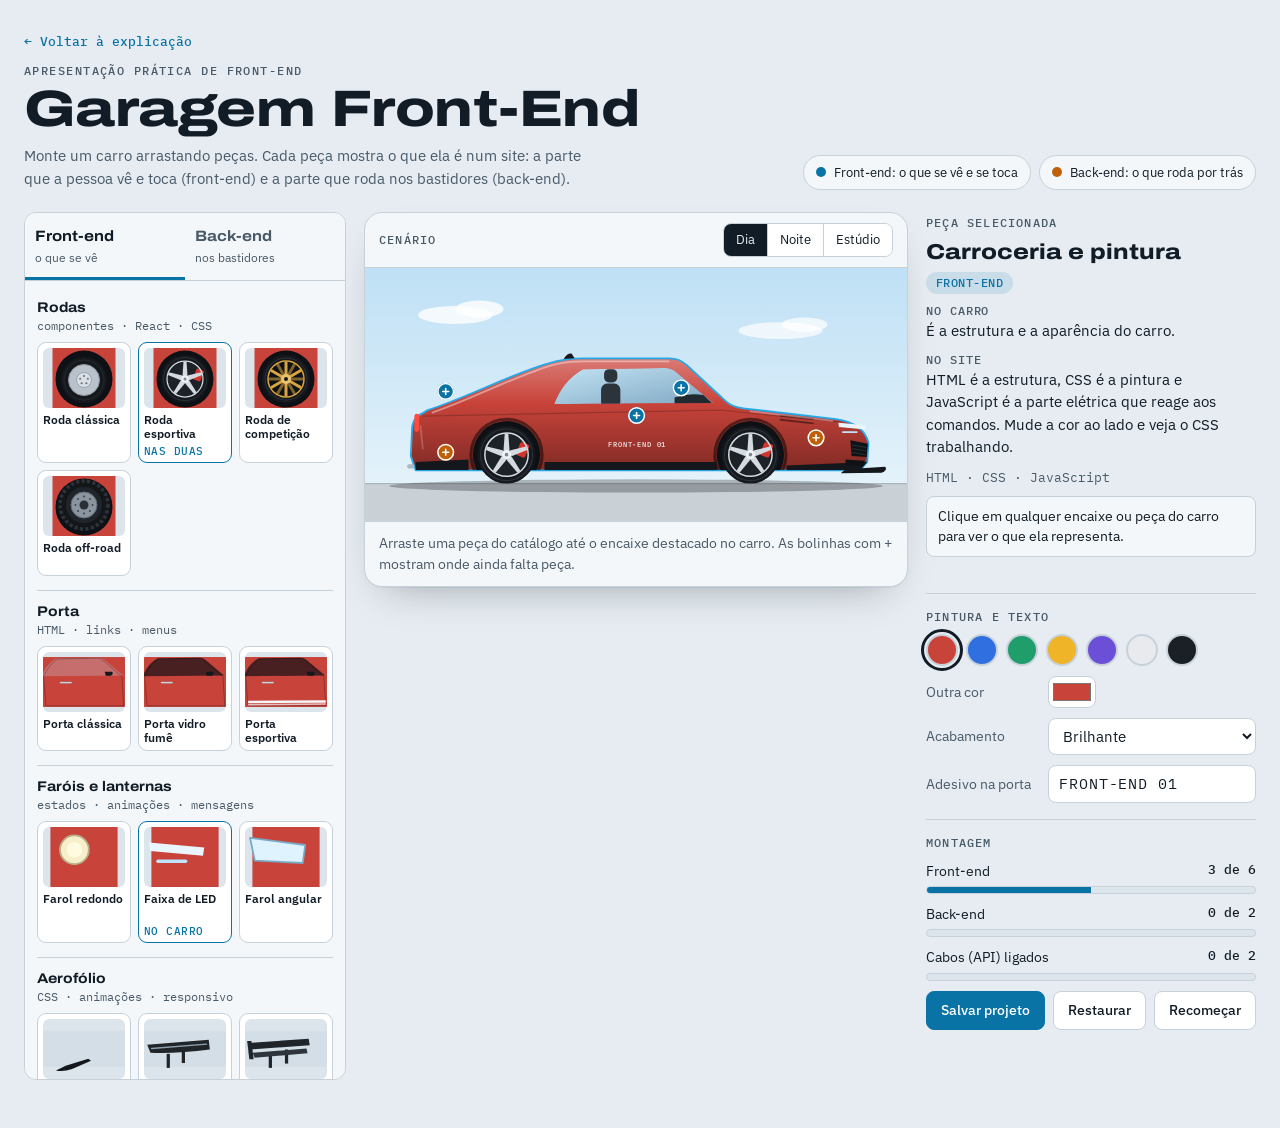
==== carro.html @ a8ffc48b "Correções" ====
<!doctype html>
<html lang="pt-BR">
<head>
<meta charset="utf-8">
<meta name="viewport" content="width=device-width, initial-scale=1">
<title>Montar o carro</title>
<link rel="preconnect" href="https://fonts.googleapis.com">
<link rel="preconnect" href="https://fonts.gstatic.com" crossorigin>
<link rel="stylesheet" href="https://fonts.googleapis.com/css2?family=Archivo:wdth,wght@100..125,500..900&family=IBM+Plex+Mono:wght@400;500&family=IBM+Plex+Sans:wght@400;500;600&display=swap">
<link rel="stylesheet" href="base.css">
<link rel="stylesheet" href="carro.css">
</head>
<body>
<div class="page">
  <header class="top">
    <div>
      <a class="crumb" href="index.html">&larr; Voltar à explicação</a>
      <p class="eyebrow">Apresentação prática de front-end</p>
      <h1>Garagem Front-End</h1>
      <p class="lede">Monte um carro arrastando peças. Cada peça mostra o que ela é num site: a parte que a pessoa vê e toca (front-end) e a parte que roda nos bastidores (back-end).</p>
    </div>
    <div class="legend" aria-label="Legenda das cores">
      <span class="key f"><i></i>Front-end: o que se vê e se toca</span>
      <span class="key b"><i></i>Back-end: o que roda por trás</span>
    </div>
  </header>

  <main class="grid">
    <aside class="tray-card" id="tray" aria-label="Catálogo de peças">
      <div class="tabs" role="tablist">
        <button type="button" role="tab" class="tab" id="tab-front" aria-selected="true"><b>Front-end</b><small>o que se vê</small></button>
        <button type="button" role="tab" class="tab" id="tab-back" aria-selected="false"><b>Back-end</b><small>nos bastidores</small></button>
      </div>
      <div class="tray-body" id="tray-front"></div>
      <div class="tray-body" id="tray-back" hidden></div>
      <p class="tray-hint">Arraste uma peça até o carro. Também vale tocar na peça e depois no encaixe.</p>
    </aside>

    <section class="stage-card" aria-label="Palco do carro">
      <div class="stage-bar">
        <span>Cenário</span>
        <div class="seg" role="group" aria-label="Cenário">
          <button type="button" class="scene-btn" data-scene="dia" aria-pressed="true">Dia</button>
          <button type="button" class="scene-btn" data-scene="noite" aria-pressed="false">Noite</button>
          <button type="button" class="scene-btn" data-scene="estudio" aria-pressed="false">Estúdio</button>
        </div>
      </div>
      <div class="stage" id="stage" data-scene="dia">
        <svg id="svg" viewBox="0 0 900 420" role="img" aria-label="Hatch esportivo visto de lado, com encaixes para as peças" style="--car:#c8433a;--car-light:#df7f77;--car-dark:#8c2a24;--decal:#ffffff">
          <defs>
            <linearGradient id="sky" x1="0" y1="0" x2="0" y2="1"><stop offset="0" style="stop-color:var(--sky-a)"/><stop offset="1" style="stop-color:var(--sky-b)"/></linearGradient>
            <linearGradient id="bodyGrad" x1="0" y1="0" x2="0" y2="1"><stop offset="0" style="stop-color:var(--car-light)"/><stop offset=".4" style="stop-color:var(--car)"/><stop offset="1" style="stop-color:var(--car-dark)"/></linearGradient>
            <linearGradient id="glassGrad" x1="0" y1="0" x2="1" y2="1"><stop offset="0" stop-color="#c3e2f3"/><stop offset="1" stop-color="#7ea8c3"/></linearGradient>
            <linearGradient id="beamGrad" x1="0" y1="0" x2="1" y2="0"><stop offset="0" stop-color="#fff6c8" stop-opacity=".85"/><stop offset="1" stop-color="#fff6c8" stop-opacity="0"/></linearGradient>
            <clipPath id="bodyClip"><path d="M84 336 L76 312 L78 270 Q78 248 96 241 L104 236 C168 216 242 176 306 158 Q330 150 362 150 L506 150 Q522 150 534 161 L600 222 Q610 231 628 233 L782 251 Q828 258 836 290 L834 322 L822 336 Z"/></clipPath>
            <clipPath id="winClip"><path d="M314 226 C324 200 340 180 362 168 L498 166 Q510 166 518 174 L578 224 Z"/></clipPath>
          </defs>

          <rect width="900" height="420" fill="url(#sky)"/>
          <g id="sc-dia" aria-hidden="true">
            <ellipse cx="150" cy="78" rx="62" ry="15" fill="#fff" opacity=".8"/><ellipse cx="190" cy="68" rx="40" ry="14" fill="#fff" opacity=".8"/>
            <ellipse cx="690" cy="104" rx="70" ry="14" fill="#fff" opacity=".7"/><ellipse cx="730" cy="94" rx="38" ry="12" fill="#fff" opacity=".7"/>
          </g>
          <g id="sc-noite" aria-hidden="true" fill="#fff">
            <circle cx="90" cy="60" r="1.5" opacity=".8"/><circle cx="210" cy="104" r="1.2" opacity=".6"/><circle cx="320" cy="48" r="1.6" opacity=".9"/>
            <circle cx="430" cy="92" r="1.2" opacity=".7"/><circle cx="520" cy="40" r="1.5" opacity=".8"/><circle cx="610" cy="110" r="1.2" opacity=".6"/>
            <circle cx="700" cy="58" r="1.6" opacity=".9"/><circle cx="60" cy="130" r="1.2" opacity=".6"/><circle cx="380" cy="130" r="1.3" opacity=".6"/>
            <circle cx="840" cy="130" r="1.4" opacity=".7"/><circle cx="785" cy="72" r="22" fill="#f3efd8"/><circle cx="794" cy="66" r="19" style="fill:var(--sky-a)"/>
          </g>
          <g id="sc-estudio" aria-hidden="true"><ellipse cx="450" cy="372" rx="430" ry="34" fill="#fff" opacity=".55"/></g>

          <rect y="358" width="900" height="62" style="fill:var(--ground)"/>
          <line x1="0" y1="358" x2="900" y2="358" style="stroke:var(--ground-line)" stroke-width="2"/>
          <ellipse cx="450" cy="362" rx="410" ry="11" fill="#000" opacity=".26"/>

          <g id="car-body">
            <path class="body-path" d="M84 336 L76 312 L78 270 Q78 248 96 241 L104 236 C168 216 242 176 306 158 Q330 150 362 150 L506 150 Q522 150 534 161 L600 222 Q610 231 628 233 L782 251 Q828 258 836 290 L834 322 L822 336 Z" fill="url(#bodyGrad)" stroke="rgba(0,0,0,.25)" stroke-width="1.5" stroke-linejoin="round"/>
            <g clip-path="url(#bodyClip)">
              <circle cx="235" cy="310" r="56" fill="#0d1115"/><circle cx="640" cy="310" r="56" fill="#0d1115"/>
              <circle cx="235" cy="310" r="59" fill="none" stroke="rgba(0,0,0,.5)" stroke-width="5"/><circle cx="640" cy="310" r="59" fill="none" stroke="rgba(0,0,0,.5)" stroke-width="5"/>
              <path d="M96 246 L590 236 L790 256" fill="none" stroke="rgba(0,0,0,.2)" stroke-width="2"/>
              <path d="M298 322 L584 322 L584 340 L298 340 Z" fill="#14181c"/>
              <path d="M84 322 L172 318 L172 340 L84 340 Z" fill="#14181c"/>
              <path d="M700 328 L836 322 L836 340 L700 340 Z" fill="#14181c"/>
            </g>
            <path d="M690 245 L744 251 M690 252 L744 258" stroke="rgba(0,0,0,.45)" stroke-width="3" stroke-linecap="round" fill="none"/>
            <path d="M806 286 L835 292 L833 314 L808 312 Z" fill="#0f1317"/>
            <path d="M809 294 L832 298 M809 300 L832 304 M809 306 L831 310" stroke="#2b333a" stroke-width="1.5" fill="none"/>
            <path d="M798 318 L830 320 L826 329 L798 327 Z" fill="#0f1317"/>
            <path d="M798 334 L864 330 Q868 336 858 340 L790 341 Z" fill="#14181c"/>
            <rect x="70" y="326" width="12" height="7" rx="3" fill="#aeb7bf"/>
            <path d="M330 151 L348 150 L343 142 Q336 141 330 151 Z" fill="#14181c"/>
            <g class="shine" fill="none" stroke="#fff" stroke-linecap="round">
              <path d="M112 240 C172 220 244 182 308 162 Q332 155 362 155 L504 155" stroke-opacity=".4" stroke-width="3"/>
              <path d="M640 238 L776 254" stroke-opacity=".32" stroke-width="3"/>
              <path d="M92 262 L96 300" stroke-opacity=".2" stroke-width="3"/>
            </g>
            <text id="decal-text" x="452" y="298" text-anchor="middle" font-family="IBM Plex Mono, monospace" font-size="11" font-weight="500" letter-spacing="1.4" style="fill:var(--decal)" opacity=".92">FRONT-END 01</text>
          </g>

          <g id="glass" clip-path="url(#winClip)">
            <path d="M314 226 C324 200 340 180 362 168 L498 166 Q510 166 518 174 L578 224 Z" fill="url(#glassGrad)"/>
            <rect x="392" y="192" width="32" height="40" rx="10" fill="#2b333b"/><rect x="397" y="168" width="22" height="22" rx="8" fill="#2b333b"/>
            <path d="M514 226 L514 215 Q538 207 562 211 L578 226 Z" fill="#222a31"/>
          </g>

          <g id="L-painel" clip-path="url(#winClip)"></g>
          <g id="L-porta"></g>
          <g id="L-motor"></g>
          <g id="L-tanque"></g>
          <g id="L-cables"></g>
          <g id="L-aerofolio"></g>
          <g id="L-luzes"></g>
          <g id="L-rodaT"></g>
          <g id="L-rodaF"></g>
          <g id="L-zones"></g>
          <g id="L-pins"></g>
        </svg>
      </div>
      <p class="status" id="status" role="status" aria-live="polite">Arraste uma peça do catálogo até o encaixe destacado no carro. As bolinhas com + mostram onde ainda falta peça.</p>
    </section>

    <aside class="panel" aria-label="Painel de detalhes">
      <section class="sec" aria-labelledby="h-sel">
        <h2 id="h-sel">Peça selecionada</h2>
        <div class="sel-head"><h3 id="sel-title">Carroceria e pintura</h3><span id="sel-layer" class="badge front">Front-end</span></div>
        <dl class="pair">
          <div><dt>No carro</dt><dd id="sel-carro"></dd></div>
          <div><dt>No site</dt><dd id="sel-site"></dd></div>
        </dl>
        <p class="tags" id="sel-tags"></p>
        <p class="note" id="sel-note"></p>
        <div class="variants" id="sel-variants"></div>
        <div class="btns"><button type="button" class="btn quiet" id="sel-copy" hidden>Copiar para a outra roda</button><button type="button" class="btn quiet" id="sel-remove" hidden>Remover peça</button></div>
      </section>

      <section class="sec" aria-labelledby="h-paint">
        <h2 id="h-paint">Pintura e texto</h2>
        <div class="swatches" id="swatches"></div>
        <div class="row"><label for="color-input">Outra cor</label><div><input type="color" id="color-input" value="#c8433a"></div></div>
        <div class="row"><label for="finish">Acabamento</label><select id="finish"><option value="brilhante">Brilhante</option><option value="fosco">Fosco</option></select></div>
        <div class="row"><label for="decal">Adesivo na porta</label><input type="text" id="decal" maxlength="16" value="FRONT-END 01" autocomplete="off" spellcheck="false"></div>
      </section>

      <section class="sec" aria-labelledby="h-prog">
        <h2 id="h-prog">Montagem</h2>
        <div class="meter"><div class="meter-top"><span>Front-end</span><b id="prog-front">0 de 6</b></div><div class="bar fe"><i id="bar-front"></i></div></div>
        <div class="meter"><div class="meter-top"><span>Back-end</span><b id="prog-back">0 de 2</b></div><div class="bar be"><i id="bar-back"></i></div></div>
        <div class="meter"><div class="meter-top"><span>Cabos (API) ligados</span><b id="prog-api">0 de 2</b></div><div class="bar ap"><i id="bar-api"></i></div></div>
        <p class="done" id="done" hidden>Carro completo: a interface, o servidor e o banco de dados conversam por API.</p>
        <div class="btns">
          <button type="button" class="btn primary" id="btn-save">Salvar projeto</button>
          <button type="button" class="btn" id="btn-load">Restaurar</button>
          <button type="button" class="btn" id="btn-reset">Recomeçar</button>
        </div>
      </section>
    </aside>
  </main>

<!--   <section class="code" aria-labelledby="h-code">
    <h2 id="h-code">Por dentro do código</h2>
    <p>Versão resumida do que esta página faz. Três ideias bastam: ouvir o ponteiro, guardar o estado e desenhar a tela a partir dele.</p>
    <div class="code-grid">
      <div class="snip"><h3>1. Arrastar</h3><pre><code>chip.addEventListener('pointerdown', comecar);

function mover(e) {
  fantasma.style.transform =
    `translate(${e.clientX}px, ${e.clientY}px)`;
  encaixe = encaixeSob(e.clientX, e.clientY);
}</code></pre></div>
      <div class="snip"><h3>2. Soltar</h3><pre><code>function soltar() {
  if (encaixe) instalar(peca, encaixe);
  else avisarEncaixeErrado();
}

<span class="c">// o mesmo código serve para mouse e dedo</span></code></pre></div>
      <div class="snip"><h3>3. Estado vira tela</h3><pre><code>estado.pecas.rodas = 'roda-esportiva';
desenharCarro(estado);
localStorage.setItem(
  'garagem', JSON.stringify(estado));</code></pre></div>
    </div>
  </section> -->
</div>

<script src="parts.js"></script>
<script src="app.js"></script>
</body>
</html>
---- base.css ----
/* Tokens e base compartilhados pelas duas páginas.
   Azul = front-end (o que se vê). Laranja = back-end (nos bastidores). */
:root {
  --bg: #e6ecf1;
  --surface: #f4f7f9;
  --surface-2: #ffffff;
  --chip-bg: #dde5ec;
  --line: #c6d1da;
  --ink: #111c26;
  --ink-2: #485968;
  --fe: #0a73a6;
  --fe-soft: rgba(10, 115, 166, .13);
  --fe-mid: rgba(10, 115, 166, .26);
  --on-fe: #ffffff;
  --be: #bf5f08;
  --be-soft: rgba(191, 95, 8, .14);
  --be-mid: rgba(191, 95, 8, .28);
  --on-be: #ffffff;
  --bad: #c62f2f; --ok: #1d7a4d;
  --focus: #0a73a6;
  --code-bg: #0f1a24;
  --code-ink: #d3e2ee;
  --code-dim: #7f95a8;
  --shadow: 0 1px 0 rgba(17, 28, 38, .05), 0 18px 40px -22px rgba(17, 28, 38, .4);
  --f-display: "Archivo", "Arial Narrow", "Helvetica Neue", Arial, sans-serif;
  --f-body: "IBM Plex Sans", "Segoe UI", system-ui, sans-serif;
  --f-mono: "IBM Plex Mono", ui-monospace, "SFMono-Regular", Menlo, Consolas, monospace;
}
@media (prefers-color-scheme: dark) {
  :root:not([data-theme="light"]) {
    --bg: #0b1218; --surface: #131c25; --surface-2: #19242f; --chip-bg: #0e161d; --line: #2a3947;
    --ink: #e8eff5; --ink-2: #9fb1c1;
    --fe: #55bdee; --fe-soft: rgba(85, 189, 238, .16); --fe-mid: rgba(85, 189, 238, .3); --on-fe: #05202e;
    --be: #f29c48; --be-soft: rgba(242, 156, 72, .17); --be-mid: rgba(242, 156, 72, .32); --on-be: #2a1500;
    --bad: #ff7b72; --ok: #5fd39a; --focus: #55bdee;
    --code-bg: #0a1117; --code-ink: #d3e2ee; --code-dim: #6f8598;
    --shadow: 0 1px 0 rgba(0, 0, 0, .4), 0 18px 40px -22px rgba(0, 0, 0, .8);
    color-scheme: dark;
  }
}
:root[data-theme="dark"] {
  --bg: #0b1218; --surface: #131c25; --surface-2: #19242f; --chip-bg: #0e161d; --line: #2a3947;
  --ink: #e8eff5; --ink-2: #9fb1c1;
  --fe: #55bdee; --fe-soft: rgba(85, 189, 238, .16); --fe-mid: rgba(85, 189, 238, .3); --on-fe: #05202e;
  --be: #f29c48; --be-soft: rgba(242, 156, 72, .17); --be-mid: rgba(242, 156, 72, .32); --on-be: #2a1500;
  --bad: #ff7b72; --ok: #5fd39a; --focus: #55bdee;
  --code-bg: #0a1117; --code-ink: #d3e2ee; --code-dim: #6f8598;
  --shadow: 0 1px 0 rgba(0, 0, 0, .4), 0 18px 40px -22px rgba(0, 0, 0, .8);
  color-scheme: dark;
}

* { box-sizing: border-box; }
body {
  background: var(--bg); color: var(--ink);
  font: 400 15px/1.5 var(--f-body);
  padding-inline: 16px; padding-block: 22px 40px;
}
button, input, select { font: inherit; color: inherit; }
:focus-visible { outline: 3px solid var(--focus); outline-offset: 2px; }
.page { max-width: 1320px; margin-inline: auto; display: grid; gap: 22px; }

/* Componentes compartilhados */
[hidden] { display: none !important; }
.badge { padding: 3px 10px; border-radius: 999px; font: 500 11.5px/1.4 var(--f-mono); letter-spacing: .04em; text-transform: uppercase; }
.badge.front { background: var(--fe-soft); color: var(--fe); }
.badge.back { background: var(--be-soft); color: var(--be); }
.badge.bridge { background: var(--chip-bg); color: var(--ink); border: 1px solid var(--line); }
.btn { padding: 8px 14px; border-radius: 8px; border: 1px solid var(--line); background: var(--surface-2); cursor: pointer; font-size: 14px; font-weight: 500; }
.btn:hover { border-color: var(--ink-2); }
.btn.primary { background: var(--fe); color: var(--on-fe); border-color: var(--fe); }
pre { margin: 0; padding: 12px 14px; border-radius: 10px; background: var(--code-bg); color: var(--code-ink); font: 400 13px/1.55 var(--f-mono); overflow-x: auto; }
.c { color: var(--code-dim); }
a.btn { display: inline-block; text-decoration: none; color: inherit; }
.btn.big { padding: 12px 20px; font-size: 16px; }
.crumb { display: inline-block; margin-bottom: 14px; font: 500 13px/1.2 var(--f-mono); color: var(--fe); text-decoration: none; }
.crumb:hover { text-decoration: underline; }
---- carro.css ----
/* Página do carro: catálogo à esquerda, palco no centro, painel à direita. */
/* Cabeçalho */
.top { display: flex; flex-wrap: wrap; gap: 14px 40px; align-items: end; justify-content: space-between; }
.top > div { min-width: 0; }
.eyebrow { margin: 0 0 6px; font: 500 12px/1.2 var(--f-mono); letter-spacing: .12em; text-transform: uppercase; color: var(--ink-2); }
h1 {
  margin: 0; font-family: var(--f-display); font-weight: 800; font-stretch: 125%;
  font-size: clamp(2rem, 4.2vw, 3.2rem); line-height: 1; letter-spacing: -.01em; text-wrap: balance;
}
.lede { margin: 10px 0 0; max-width: 62ch; color: var(--ink-2); }
.legend { display: flex; flex-wrap: wrap; gap: 8px; }
.key { display: flex; align-items: center; gap: 8px; padding: 7px 12px; border-radius: 999px; font-size: 13px; background: var(--surface); border: 1px solid var(--line); }
.key i { width: 10px; height: 10px; border-radius: 50%; display: block; }
.key.f i { background: var(--fe); }
.key.b i { background: var(--be); }

/* Grade principal */
.grid { display: grid; gap: 18px; grid-template-columns: minmax(0, 1fr); grid-template-areas: "stage" "tray" "panel"; align-items: start; }
.stage-card { grid-area: stage; }
.tray-card { grid-area: tray; }
.panel { grid-area: panel; }
@media (min-width: 760px) {
  .grid { grid-template-columns: minmax(0, 1fr) minmax(0, 1fr); grid-template-areas: "stage stage" "tray panel"; }
}
@media (min-width: 1120px) {
  .grid { grid-template-columns: 322px minmax(0, 1fr) 330px; grid-template-areas: "tray stage panel"; }
  .tray-card { position: sticky; top: 16px; max-height: calc(100dvh - 32px); overflow-y: auto; }
}

/* Catálogo */
.tray-card { background: var(--surface); border: 1px solid var(--line); border-radius: 12px; min-width: 0; }
.tabs { display: grid; grid-template-columns: 1fr 1fr; border-bottom: 1px solid var(--line); position: sticky; top: 0; background: var(--surface); z-index: 2; border-radius: 12px 12px 0 0; }
.tab { padding: 12px 10px 10px; background: none; border: 0; border-bottom: 3px solid transparent; cursor: pointer; text-align: left; display: grid; gap: 1px; }
.tab#tab-front { --zc: var(--fe); }
.tab#tab-back { --zc: var(--be); }
.tab b { font-family: var(--f-display); font-stretch: 112%; font-weight: 700; font-size: 15px; }
.tab small { color: var(--ink-2); font-size: 12px; }
.tab[aria-selected="true"] { border-bottom-color: var(--zc); }
.tab[aria-selected="false"] b { color: var(--ink-2); }
.tray-body { padding: 6px 12px 4px; display: grid; gap: 4px; }
.group { padding-block: 10px; }
.group + .group { border-top: 1px solid var(--line); }
.group h3 { margin: 0; font-family: var(--f-display); font-stretch: 112%; font-weight: 700; font-size: 14px; }
.tagline { margin: 1px 0 8px; font: 400 11.5px/1.3 var(--f-mono); color: var(--ink-2); }
.chips { display: grid; grid-template-columns: repeat(3, minmax(0, 1fr)); gap: 7px; }
.chip {
  --zc: var(--fe);
  display: grid; align-content: start; gap: 5px; padding: 5px; text-align: left;
  background: var(--surface-2); border: 1px solid var(--line); border-radius: 9px;
  cursor: grab; touch-action: none; user-select: none; -webkit-user-select: none; position: relative; min-width: 0;
}
.chip[data-layer="back"] { --zc: var(--be); }
.chip:hover { border-color: var(--ink-2); }
.chip.on { border-color: var(--zc); }
.chip.held { outline: 2px solid var(--zc); outline-offset: 1px; }
.chip-art { display: grid; place-items: center; height: 60px; border-radius: 6px; background: var(--chip-bg); overflow: hidden; pointer-events: none; }
.chip-art svg { width: 100%; height: 100%; display: block; }
.chip-name { font-size: 12px; font-weight: 600; line-height: 1.2; min-height: 2.4em; pointer-events: none; overflow-wrap: anywhere; }
.chip-on { display: none; font: 500 10.5px/1 var(--f-mono); color: var(--zc); letter-spacing: .04em; text-transform: uppercase; pointer-events: none; }
.chip.on .chip-on { display: block; }
.tray-hint { margin: 0; padding: 8px 14px 14px; font-size: 12.5px; color: var(--ink-2); }

/* Palco */
.stage-card { background: var(--surface); border: 1px solid var(--line); border-radius: 18px; box-shadow: var(--shadow); overflow: hidden; min-width: 0; }
.stage-bar { display: flex; flex-wrap: wrap; align-items: center; justify-content: space-between; gap: 8px 14px; padding: 10px 14px; border-bottom: 1px solid var(--line); }
.stage-bar span { font: 500 12px/1 var(--f-mono); letter-spacing: .1em; text-transform: uppercase; color: var(--ink-2); }
.seg { display: inline-flex; border: 1px solid var(--line); border-radius: 8px; overflow: hidden; }
.seg button { background: var(--surface-2); border: 0; padding: 6px 12px; font-size: 13px; cursor: pointer; }
.seg button + button { border-left: 1px solid var(--line); }
.seg button[aria-pressed="true"] { background: var(--ink); color: var(--bg); }
.stage { --sky-a: #bfe0f5; --sky-b: #eaf5fb; --ground: #c9d1d7; --ground-line: #aab4bc; --cable: #ffb04d; --sel: #27a9e8; line-height: 0; }
.stage[data-scene="noite"] { --sky-a: #0a1430; --sky-b: #1f2f58; --ground: #19202a; --ground-line: #2c3846; }
.stage[data-scene="estudio"] { --sky-a: #dde3e8; --sky-b: #f6f8fa; --ground: #d3d9de; --ground-line: #bcc3ca; }
#svg { display: block; width: 100%; height: auto; touch-action: manipulation; }
#sc-dia, #sc-noite, #sc-estudio { display: none; }
.stage[data-scene="dia"] #sc-dia, .stage[data-scene="noite"] #sc-noite, .stage[data-scene="estudio"] #sc-estudio { display: inline; }
.status { margin: 0; padding: 11px 14px; min-height: 3.6em; border-top: 1px solid var(--line); font-size: 14px; color: var(--ink-2); }

#car-body { cursor: pointer; }
#car-body.sel .body-path { stroke: var(--sel); stroke-width: 3; }
[data-finish="fosco"] .shine { display: none; }
.zone-rect { fill: transparent; stroke: transparent; stroke-width: 2.5; cursor: pointer; }
.zone { --zc: var(--fe); --zs: var(--fe-soft); --zm: var(--fe-mid); }
.zone[data-layer="back"] { --zc: var(--be); --zs: var(--be-soft); --zm: var(--be-mid); }
.zone.sel .zone-rect { stroke: var(--zc); }
.zone.compat .zone-rect { stroke: var(--zc); stroke-dasharray: 7 5; fill: var(--zs); }
.zone.compat.armed .zone-rect { stroke-dasharray: none; stroke-width: 3.5; fill: var(--zm); }
.zone.wrong .zone-rect { stroke: var(--bad); stroke-dasharray: none; fill: rgba(198, 47, 47, .2); animation: shake .4s; }
.pin { cursor: pointer; --pc: var(--fe); --pt: var(--on-fe); }
.pin[data-layer="back"] { --pc: var(--be); --pt: var(--on-be); }
.pin circle { fill: var(--pc); stroke: #fff; stroke-width: 2.5; }
.pin .ping { fill: none; stroke: var(--pc); stroke-width: 2; transform-box: fill-box; transform-origin: center; animation: ping 2s ease-out infinite; }
.pin path { stroke: var(--pt); stroke-width: 2.6; stroke-linecap: round; fill: none; }
.pin:hover circle:not(.ping) { stroke-width: 4; }
.seeking .pin { opacity: .25; }
.cable { fill: none; stroke: var(--cable); stroke-width: 3; stroke-linecap: round; stroke-dasharray: 2 7; animation: flow 1s linear infinite; }
.cable-chip { cursor: pointer; }
.cable-chip rect { fill: #0f1418; stroke: var(--cable); stroke-width: 1.6; }
.cable-chip text { font: 500 11px var(--f-mono); fill: #ffdcae; letter-spacing: .03em; }
.cable-chip.sel rect { stroke: #fff; }
.beam, .glow { opacity: 0; pointer-events: none; transition: opacity .4s; }
.glow { filter: blur(7px); }
.stage[data-scene="noite"] .beam { opacity: .9; }
.stage[data-scene="noite"] .glow { opacity: .6; }
.pist { animation: pist .45s ease-in-out infinite alternate; }
.pop { animation: pop .42s cubic-bezier(.2, 1.5, .4, 1); transform-box: fill-box; transform-origin: center; }
@keyframes pop { from { transform: scale(1.14); opacity: .2; } to { transform: scale(1); opacity: 1; } }
@keyframes pist { to { translate: 0 -2.5px; } }
@keyframes flow { to { stroke-dashoffset: -18; } }
@keyframes ping { from { transform: scale(1); opacity: .9; } to { transform: scale(1.9); opacity: 0; } }
@keyframes shake { 20% { transform: translateX(-4px); } 50% { transform: translateX(4px); } 80% { transform: translateX(-2px); } }
@media (prefers-reduced-motion: reduce) {
  .pin .ping, .cable, .pist, .pop, .zone.wrong .zone-rect { animation: none; }
}

/* Painel */
.panel { display: grid; gap: 0; min-width: 0; }
.sec { padding-block: 16px; border-top: 1px solid var(--line); display: grid; gap: 10px; min-width: 0; }
.sec:first-child { border-top: 0; padding-top: 4px; }
h2 { margin: 0; font: 500 12px/1.2 var(--f-mono); letter-spacing: .1em; text-transform: uppercase; color: var(--ink-2); }
.sel-head { display: flex; flex-wrap: wrap; align-items: center; gap: 8px 10px; }
h3#sel-title { margin: 0; font-family: var(--f-display); font-stretch: 118%; font-weight: 800; font-size: 1.35rem; line-height: 1.1; text-wrap: balance; }
.pair { margin: 0; display: grid; gap: 10px; }
.pair dt { font: 500 11.5px/1.2 var(--f-mono); letter-spacing: .08em; text-transform: uppercase; color: var(--ink-2); margin-bottom: 2px; }
.pair dd { margin: 0; max-width: 60ch; }
.tags { margin: 0; font: 400 12.5px/1.4 var(--f-mono); color: var(--ink-2); }
.note { margin: 0; padding: 9px 11px; border-radius: 8px; background: var(--surface); border: 1px solid var(--line); font-size: 13.5px; }
.variants { display: flex; flex-wrap: wrap; gap: 6px; }
.vbtn { padding: 6px 10px; border-radius: 8px; border: 1px solid var(--line); background: var(--surface-2); cursor: pointer; font-size: 13px; }
.vbtn[aria-pressed="true"] { background: var(--ink); color: var(--bg); border-color: var(--ink); }
.btn.quiet { justify-self: start; }
.btns { display: flex; flex-wrap: wrap; gap: 8px; }
.swatches { display: flex; flex-wrap: wrap; gap: 8px; }
.swatch { width: 32px; height: 32px; border-radius: 50%; border: 2px solid var(--line); background: var(--sw); cursor: pointer; padding: 0; }
.swatch[aria-pressed="true"] { outline: 3px solid var(--ink); outline-offset: 2px; }
.row { display: grid; grid-template-columns: 112px minmax(0, 1fr); align-items: center; gap: 10px; }
.row label { font-size: 13.5px; color: var(--ink-2); }
input[type="text"], select { width: 100%; min-width: 0; padding: 7px 10px; border-radius: 8px; border: 1px solid var(--line); background: var(--surface-2); }
input[type="text"] { font-family: var(--f-mono); letter-spacing: .06em; text-transform: uppercase; }
input[type="color"] { width: 48px; height: 32px; padding: 2px; border: 1px solid var(--line); border-radius: 8px; background: var(--surface-2); cursor: pointer; }
.meter { display: grid; gap: 5px; }
.meter-top { display: flex; justify-content: space-between; gap: 10px; font-size: 13.5px; }
.meter-top b { font: 500 13px var(--f-mono); font-variant-numeric: tabular-nums; }
.bar { height: 8px; border-radius: 4px; background: var(--chip-bg); overflow: hidden; border: 1px solid var(--line); }
.bar i { display: block; height: 100%; width: 0; transition: width .3s; }
.bar.fe i { background: var(--fe); }
.bar.be i { background: var(--be); }
.bar.ap i { background: var(--ink-2); }
.done { margin: 0; padding: 10px 12px; border-radius: 8px; background: var(--fe-soft); color: var(--ink); font-size: 14px; border: 1px solid var(--fe); }

/* Código */
.code { display: grid; gap: 14px; }
.code h2 { color: var(--ink); }
.code > p { margin: 0; max-width: 70ch; color: var(--ink-2); }
.code-grid { display: grid; gap: 14px; grid-template-columns: repeat(auto-fit, minmax(min(100%, 300px), 1fr)); }
.snip { min-width: 0; display: grid; gap: 6px; align-content: start; }
.snip h3 { margin: 0; font: 500 12.5px/1.3 var(--f-mono); color: var(--ink-2); }

/* Peça sendo arrastada */
.ghost { position: fixed; left: 0; top: 0; width: 120px; z-index: 60; pointer-events: none; display: grid; gap: 4px; padding: 5px; border-radius: 10px; background: var(--surface-2); border: 1px solid var(--ink-2); box-shadow: 0 14px 30px -10px rgba(0, 0, 0, .5); font-size: 12px; font-weight: 600; opacity: .97; }
.ghost .chip-art { height: 56px; }
.is-dragging, .is-dragging * { cursor: grabbing !important; user-select: none; -webkit-user-select: none; }
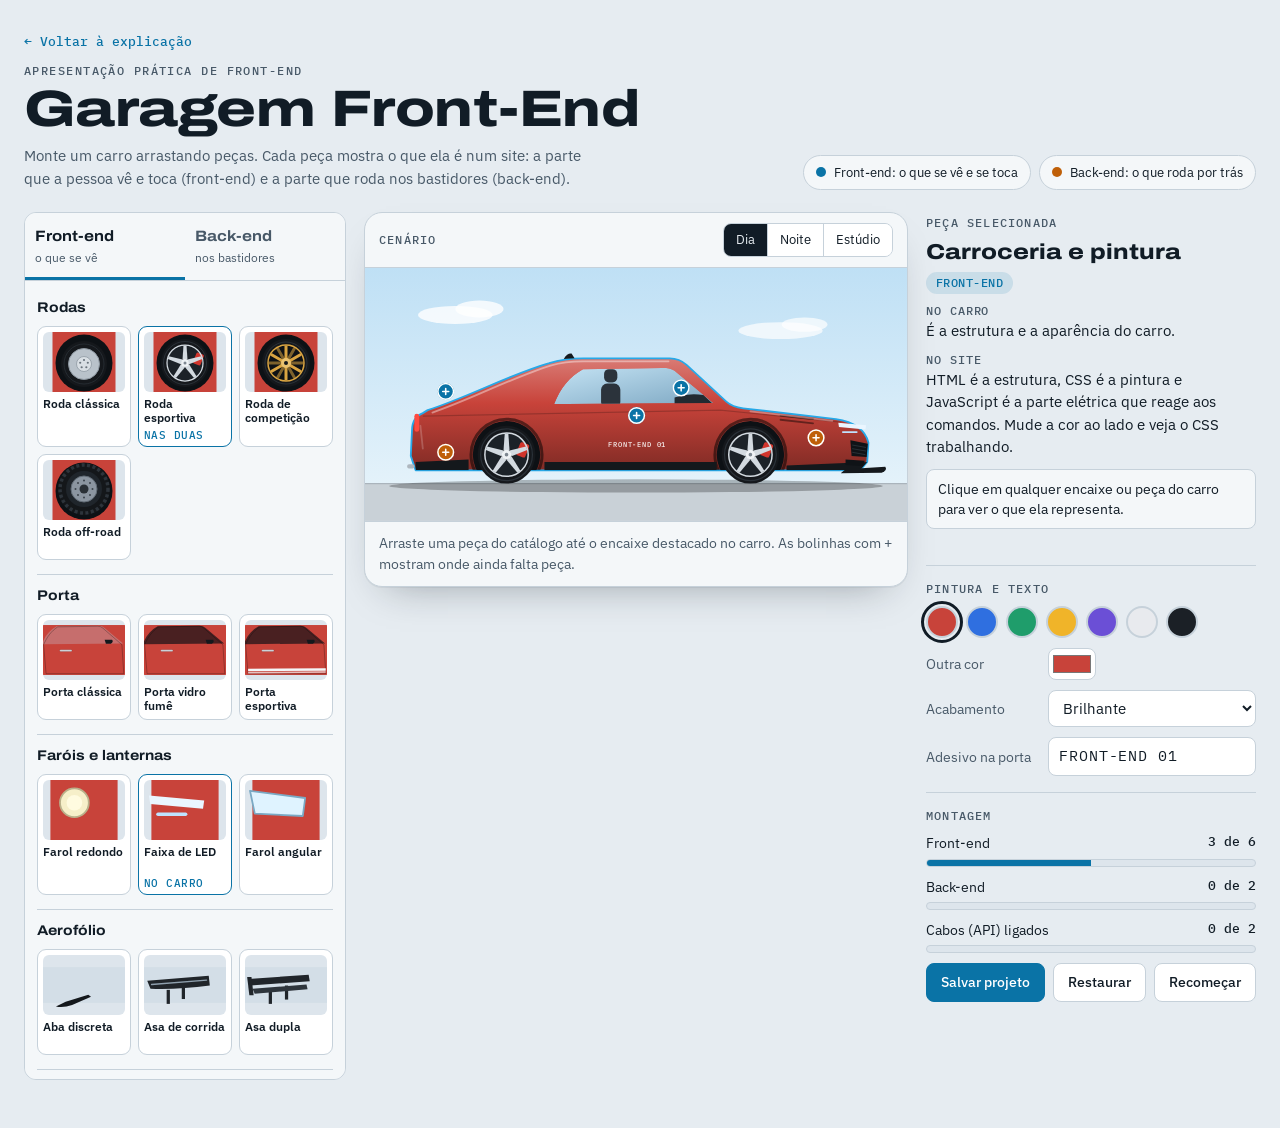
==== commit 063f6f81: "del: retira tags" ====
--- a/carro.html
+++ b/carro.html
@@ -157,29 +157,6 @@
     </aside>
   </main>
 
-<!--   <section class="code" aria-labelledby="h-code">
-    <h2 id="h-code">Por dentro do código</h2>
-    <p>Versão resumida do que esta página faz. Três ideias bastam: ouvir o ponteiro, guardar o estado e desenhar a tela a partir dele.</p>
-    <div class="code-grid">
-      <div class="snip"><h3>1. Arrastar</h3><pre><code>chip.addEventListener('pointerdown', comecar);
-
-function mover(e) {
-  fantasma.style.transform =
-    `translate(${e.clientX}px, ${e.clientY}px)`;
-  encaixe = encaixeSob(e.clientX, e.clientY);
-}</code></pre></div>
-      <div class="snip"><h3>2. Soltar</h3><pre><code>function soltar() {
-  if (encaixe) instalar(peca, encaixe);
-  else avisarEncaixeErrado();
-}
-
-<span class="c">// o mesmo código serve para mouse e dedo</span></code></pre></div>
-      <div class="snip"><h3>3. Estado vira tela</h3><pre><code>estado.pecas.rodas = 'roda-esportiva';
-desenharCarro(estado);
-localStorage.setItem(
-  'garagem', JSON.stringify(estado));</code></pre></div>
-    </div>
-  </section> -->
 </div>
 
 <script src="parts.js"></script>
--- a/carro.css
+++ b/carro.css
@@ -123,7 +123,7 @@
 .pair { margin: 0; display: grid; gap: 10px; }
 .pair dt { font: 500 11.5px/1.2 var(--f-mono); letter-spacing: .08em; text-transform: uppercase; color: var(--ink-2); margin-bottom: 2px; }
 .pair dd { margin: 0; max-width: 60ch; }
-.tags { margin: 0; font: 400 12.5px/1.4 var(--f-mono); color: var(--ink-2); }
+.tags { display: none; margin: 0; font: 400 12.5px/1.4 var(--f-mono); color: var(--ink-2); }
 .note { margin: 0; padding: 9px 11px; border-radius: 8px; background: var(--surface); border: 1px solid var(--line); font-size: 13.5px; }
 .variants { display: flex; flex-wrap: wrap; gap: 6px; }
 .vbtn { padding: 6px 10px; border-radius: 8px; border: 1px solid var(--line); background: var(--surface-2); cursor: pointer; font-size: 13px; }
